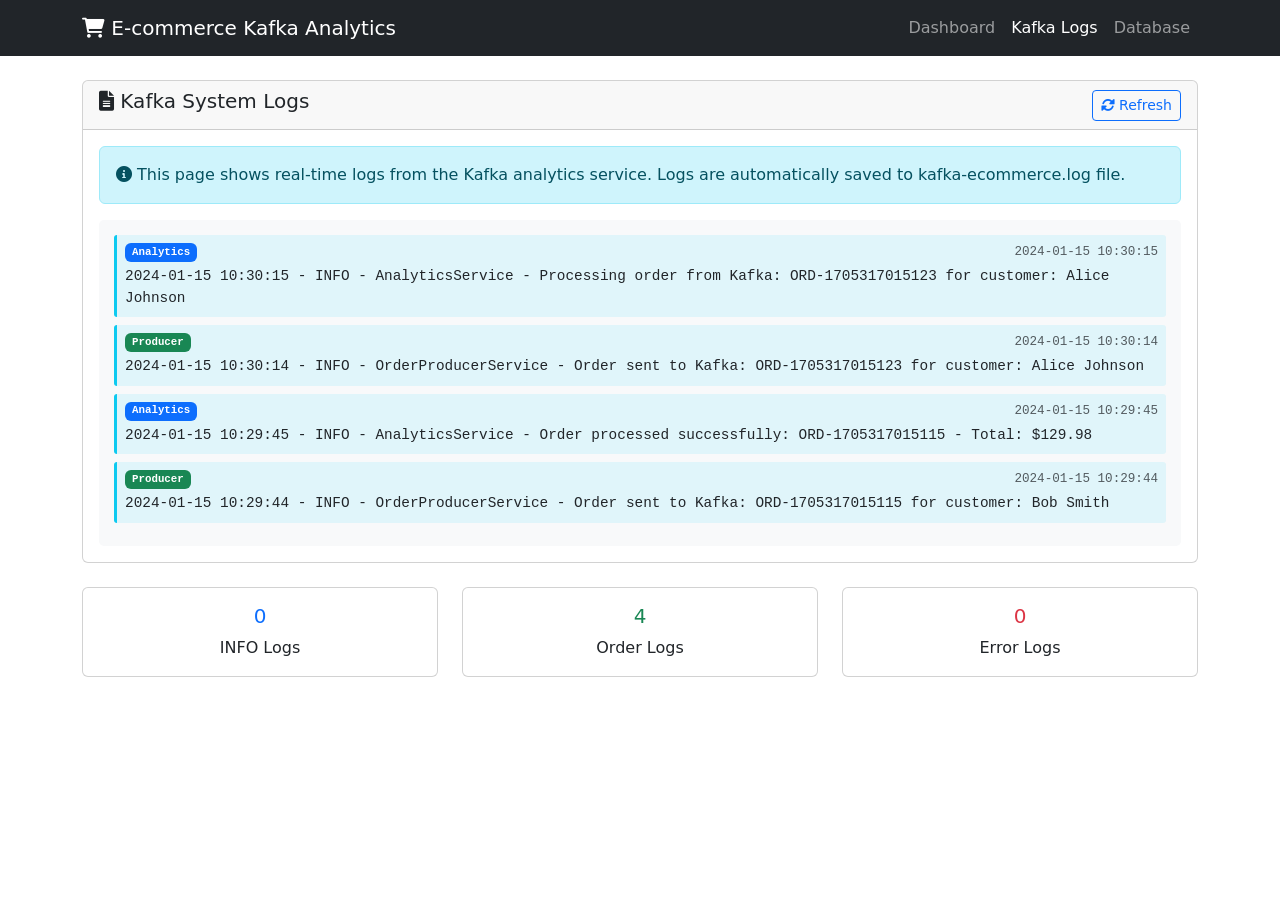
==== src/main/resources/templates/logs.html @ ba76bdf4 "kotlin wip" ====
<!DOCTYPE html>
<html lang="en">
<head>
    <meta charset="UTF-8">
    <meta name="viewport" content="width=device-width, initial-scale=1.0">
    <title>Kafka Logs - E-commerce Analytics</title>
    <link href="https://cdn.jsdelivr.net/npm/bootstrap@5.1.3/dist/css/bootstrap.min.css" rel="stylesheet">
    <link href="https://cdnjs.cloudflare.com/ajax/libs/font-awesome/6.0.0/css/all.min.css" rel="stylesheet">
    <style>
        .log-container { 
            max-height: 600px; 
            overflow-y: auto; 
            background: #f8f9fa; 
            padding: 15px; 
            border-radius: 5px; 
        }
        .log-entry { 
            font-family: 'Courier New', monospace; 
            font-size: 0.9em; 
            margin-bottom: 8px;
            padding: 8px;
            border-radius: 3px;
        }
    </style>
</head>
<body>
    <nav class="navbar navbar-expand-lg navbar-dark bg-dark">
        <div class="container">
            <a class="navbar-brand" href="/">
                <i class="fas fa-shopping-cart"></i> E-commerce Kafka Analytics
            </a>
            <div class="navbar-nav ms-auto">
                <a class="nav-link" href="/">Dashboard</a>
                <a class="nav-link active" href="/logs">Kafka Logs</a>
                <a class="nav-link" href="/h2-console" target="_blank">Database</a>
            </div>
        </div>
    </nav>

    <div class="container mt-4">
        <div class="row">
            <div class="col-12">
                <div class="card">
                    <div class="card-header d-flex justify-content-between align-items-center">
                        <h5><i class="fas fa-file-alt"></i> Kafka System Logs</h5>
                        <div>
                            <button class="btn btn-sm btn-outline-primary" onclick="refreshLogs()">
                                <i class="fas fa-sync-alt"></i> Refresh
                            </button>
                        </div>
                    </div>
                    <div class="card-body">
                        <div class="alert alert-info">
                            <i class="fas fa-info-circle"></i>
                            This page shows real-time logs from the Kafka analytics service.
                            Logs are automatically saved to kafka-ecommerce.log file.
                        </div>
                        
                        <div class="log-container" id="logContainer">
                            <div class="text-center text-muted py-5">
                                <i class="fas fa-file-alt fa-3x mb-3"></i>
                                <p>Loading logs...</p>
                                <p><small>Logs will appear here as orders are processed through Kafka.</small></p>
                            </div>
                        </div>
                    </div>
                </div>
            </div>
        </div>

        <!-- Log Statistics -->
        <div class="row mt-4">
            <div class="col-md-4">
                <div class="card text-center">
                    <div class="card-body">
                        <h5 class="text-primary" id="infoLogs">0</h5>
                        <p class="mb-0">INFO Logs</p>
                    </div>
                </div>
            </div>
            <div class="col-md-4">
                <div class="card text-center">
                    <div class="card-body">
                        <h5 class="text-success" id="orderLogs">0</h5>
                        <p class="mb-0">Order Logs</p>
                    </div>
                </div>
            </div>
            <div class="col-md-4">
                <div class="card text-center">
                    <div class="card-body">
                        <h5 class="text-danger" id="errorLogs">0</h5>
                        <p class="mb-0">Error Logs</p>
                    </div>
                </div>
            </div>
        </div>
    </div>

    <script src="https://cdn.jsdelivr.net/npm/bootstrap@5.1.3/dist/js/bootstrap.bundle.min.js"></script>
    <script>
        function refreshLogs() {
            location.reload();
        }

        function updateLogStats() {
            const logs = document.querySelectorAll('.log-entry');
            let infoCount = 0, orderCount = 0, errorCount = 0;
            
            logs.forEach(log => {
                const text = log.textContent.toLowerCase();
                if (text.includes('error')) errorCount++;
                else if (text.includes('order') || text.includes('kafka')) orderCount++;
                else if (text.includes('info')) infoCount++;
            });
            
            document.getElementById('infoLogs').textContent = infoCount;
            document.getElementById('orderLogs').textContent = orderCount;
            document.getElementById('errorLogs').textContent = errorCount;
        }

        // Simulate log entries (in a real app, you'd stream these from the server)
        function addSampleLogs() {
            const logContainer = document.getElementById('logContainer');
            const sampleLogs = [
                { level: 'info', message: '2024-01-15 10:30:15 - INFO - AnalyticsService - Processing order from Kafka: ORD-1705317015123 for customer: Alice Johnson', source: 'Analytics' },
                { level: 'info', message: '2024-01-15 10:30:14 - INFO - OrderProducerService - Order sent to Kafka: ORD-1705317015123 for customer: Alice Johnson', source: 'Producer' },
                { level: 'info', message: '2024-01-15 10:29:45 - INFO - AnalyticsService - Order processed successfully: ORD-1705317015115 - Total: $129.98', source: 'Analytics' },
                { level: 'info', message: '2024-01-15 10:29:44 - INFO - OrderProducerService - Order sent to Kafka: ORD-1705317015115 for customer: Bob Smith', source: 'Producer' }
            ];
            
            logContainer.innerHTML = '';
            
            sampleLogs.forEach(log => {
                const logEntry = document.createElement('div');
                logEntry.className = `log-entry border-start border-3 ${
                    log.level === 'error' ? 'border-danger bg-danger bg-opacity-10' :
                    log.level === 'warn' ? 'border-warning bg-warning bg-opacity-10' :
                    'border-info bg-info bg-opacity-10'
                }`;
                
                logEntry.innerHTML = `
                    <div class="d-flex justify-content-between">
                        <span class="badge ${log.source === 'Analytics' ? 'bg-primary' : 'bg-success'}">${log.source}</span>
                        <small class="text-muted">${log.message.split(' - ')[0]}</small>
                    </div>
                    <div class="mt-1">${log.message}</div>
                `;
                
                logContainer.appendChild(logEntry);
            });
            
            updateLogStats();
        }

        // Initialize logs when page loads
        document.addEventListener('DOMContentLoaded', function() {
            addSampleLogs();
            
            // Auto-refresh every 10 seconds
            setInterval(addSampleLogs, 10000);
        });
    </script>
</body>
</html>
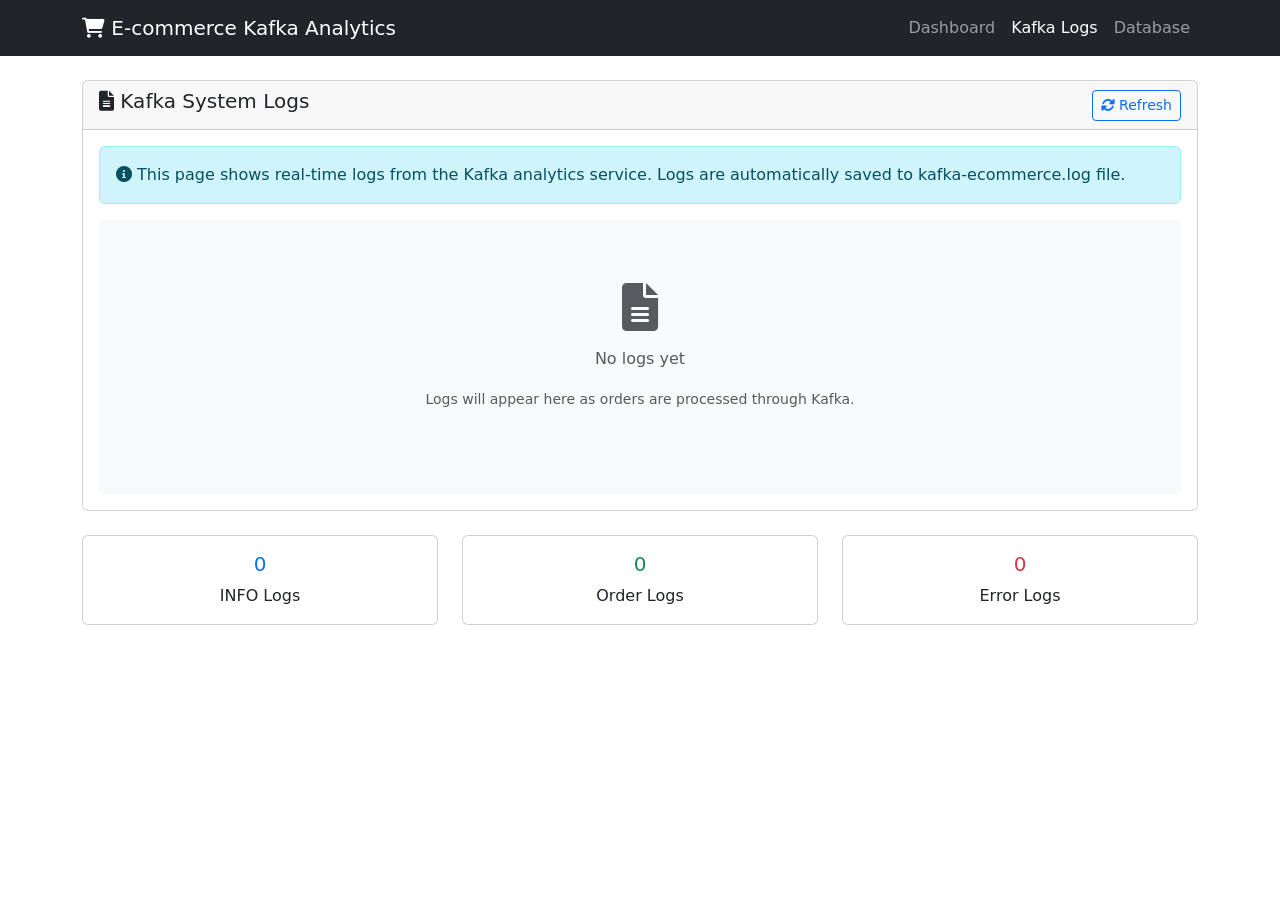
==== commit 70e50082: "Add Railway deployment configuration - Add railway.toml for Railway deployment - Add Dockerfile for " ====
--- a/src/main/resources/templates/logs.html
+++ b/src/main/resources/templates/logs.html
@@ -57,10 +57,17 @@
                         </div>
                         
                         <div class="log-container" id="logContainer">
-                            <div class="text-center text-muted py-5">
+                            <div th:if="${logs.empty}" class="text-center text-muted py-5">
                                 <i class="fas fa-file-alt fa-3x mb-3"></i>
-                                <p>Loading logs...</p>
+                                <p>No logs yet</p>
                                 <p><small>Logs will appear here as orders are processed through Kafka.</small></p>
+                            </div>
+                            <div th:each="log : ${logs}" th:class="'log-entry border-start border-3 ' + (${log.level == 'ERROR'} ? 'border-danger bg-danger bg-opacity-10' : ${log.level == 'WARN'} ? 'border-warning bg-warning bg-opacity-10' : 'border-info bg-info bg-opacity-10')">
+                                <div class="d-flex justify-content-between">
+                                    <span th:class="'badge ' + (${log.source == 'AnalyticsService'} ? 'bg-primary' : ${log.source == 'OrderProducerService'} ? 'bg-success' : 'bg-secondary')" th:text="${log.source}"></span>
+                                    <small class="text-muted" th:text="${#temporals.format(log.timestamp, 'HH:mm:ss')}"></small>
+                                </div>
+                                <div class="mt-1" th:text="${log.message}"></div>
                             </div>
                         </div>
                     </div>
@@ -119,46 +126,14 @@
             document.getElementById('errorLogs').textContent = errorCount;
         }
 
-        // Simulate log entries (in a real app, you'd stream these from the server)
-        function addSampleLogs() {
-            const logContainer = document.getElementById('logContainer');
-            const sampleLogs = [
-                { level: 'info', message: '2024-01-15 10:30:15 - INFO - AnalyticsService - Processing order from Kafka: ORD-1705317015123 for customer: Alice Johnson', source: 'Analytics' },
-                { level: 'info', message: '2024-01-15 10:30:14 - INFO - OrderProducerService - Order sent to Kafka: ORD-1705317015123 for customer: Alice Johnson', source: 'Producer' },
-                { level: 'info', message: '2024-01-15 10:29:45 - INFO - AnalyticsService - Order processed successfully: ORD-1705317015115 - Total: $129.98', source: 'Analytics' },
-                { level: 'info', message: '2024-01-15 10:29:44 - INFO - OrderProducerService - Order sent to Kafka: ORD-1705317015115 for customer: Bob Smith', source: 'Producer' }
-            ];
-            
-            logContainer.innerHTML = '';
-            
-            sampleLogs.forEach(log => {
-                const logEntry = document.createElement('div');
-                logEntry.className = `log-entry border-start border-3 ${
-                    log.level === 'error' ? 'border-danger bg-danger bg-opacity-10' :
-                    log.level === 'warn' ? 'border-warning bg-warning bg-opacity-10' :
-                    'border-info bg-info bg-opacity-10'
-                }`;
-                
-                logEntry.innerHTML = `
-                    <div class="d-flex justify-content-between">
-                        <span class="badge ${log.source === 'Analytics' ? 'bg-primary' : 'bg-success'}">${log.source}</span>
-                        <small class="text-muted">${log.message.split(' - ')[0]}</small>
-                    </div>
-                    <div class="mt-1">${log.message}</div>
-                `;
-                
-                logContainer.appendChild(logEntry);
-            });
-            
-            updateLogStats();
-        }
-
         // Initialize logs when page loads
         document.addEventListener('DOMContentLoaded', function() {
-            addSampleLogs();
+            updateLogStats();
             
-            // Auto-refresh every 10 seconds
-            setInterval(addSampleLogs, 10000);
+            // Auto-refresh every 5 seconds
+            setInterval(function() {
+                location.reload();
+            }, 5000);
         });
     </script>
 </body>
